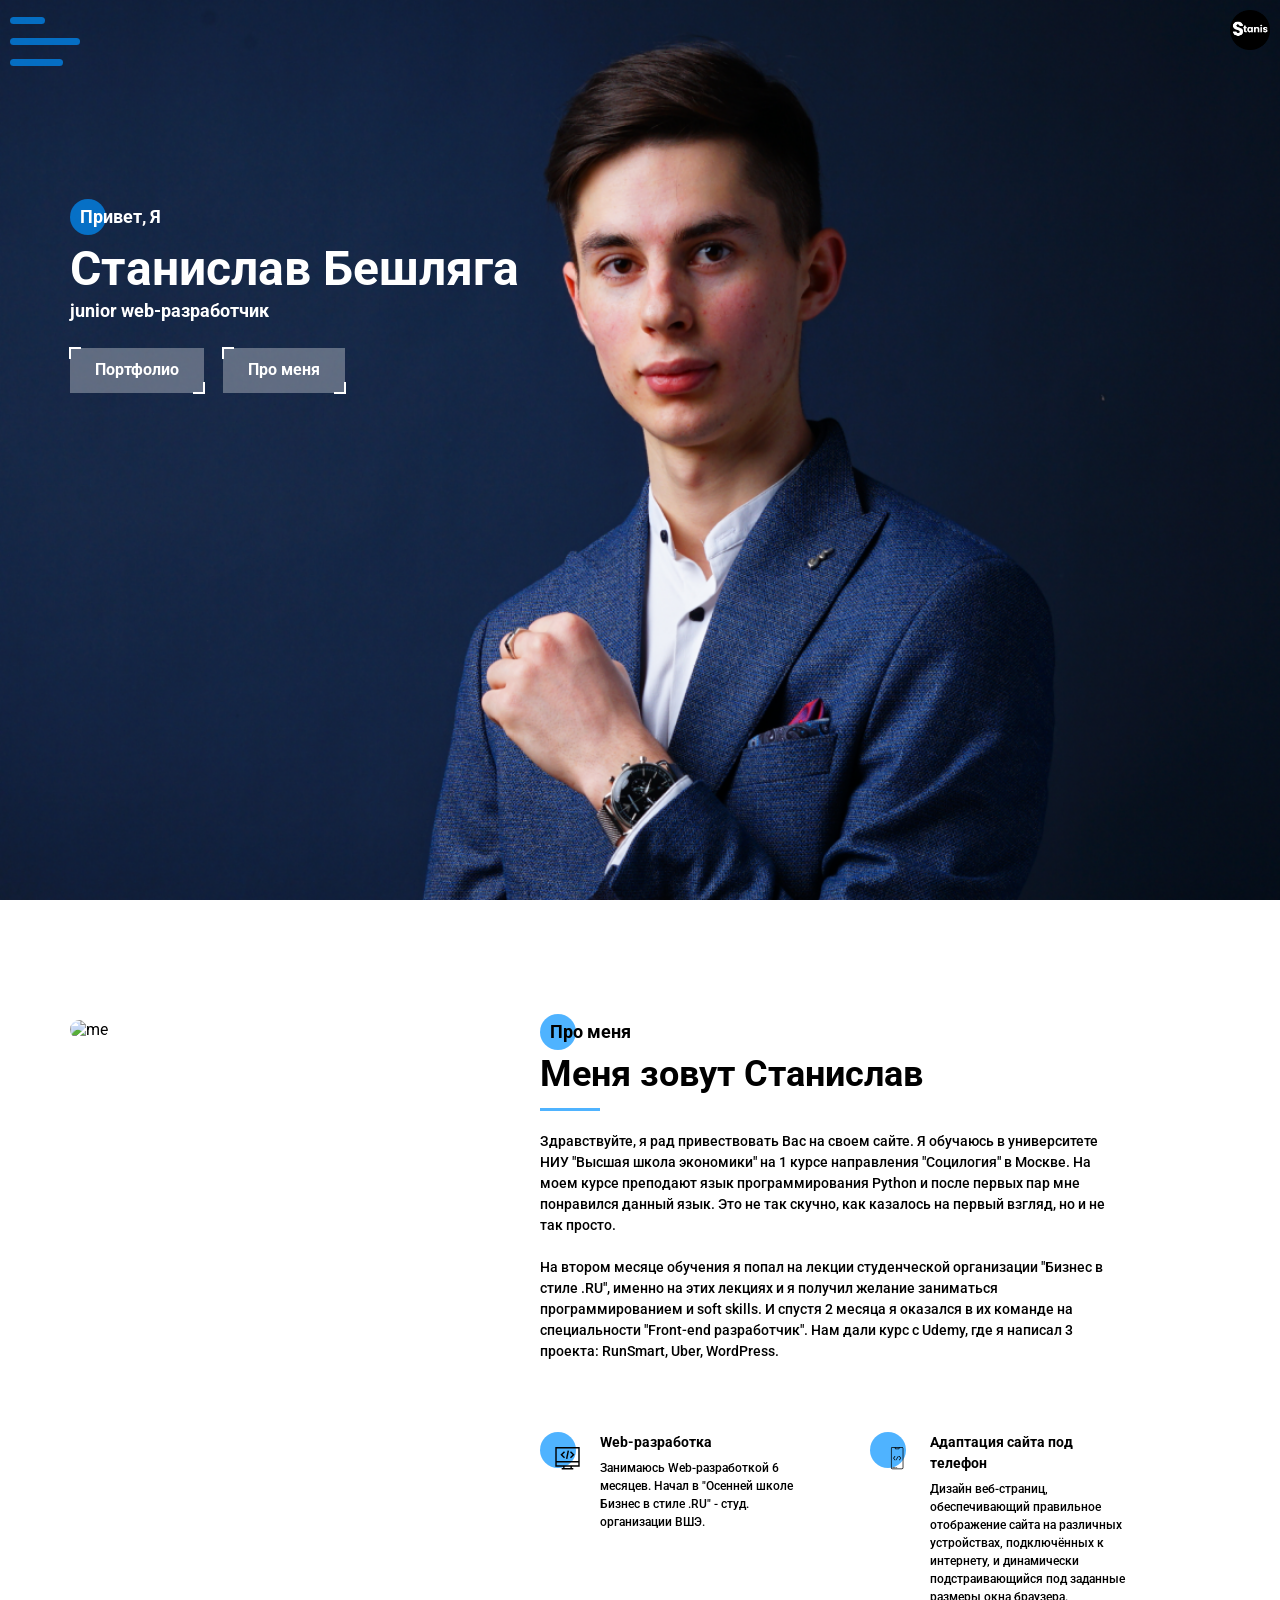
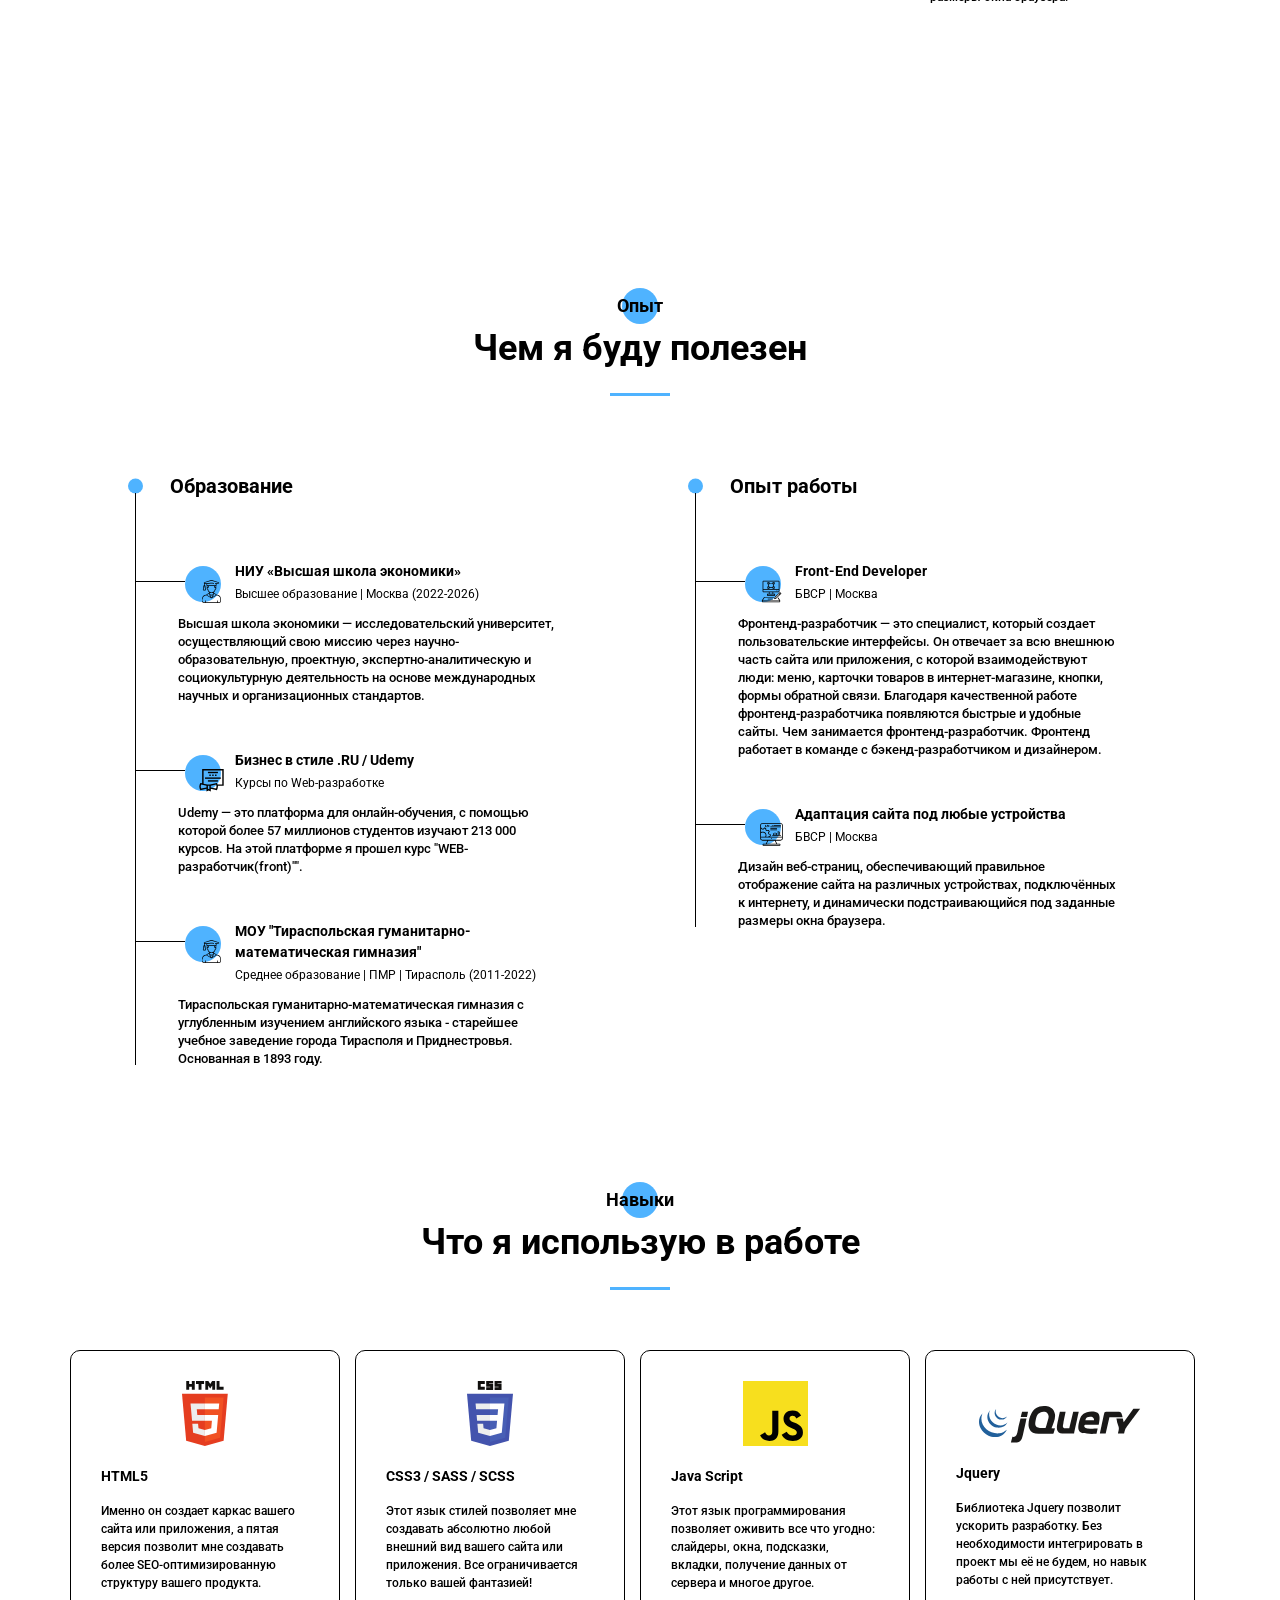
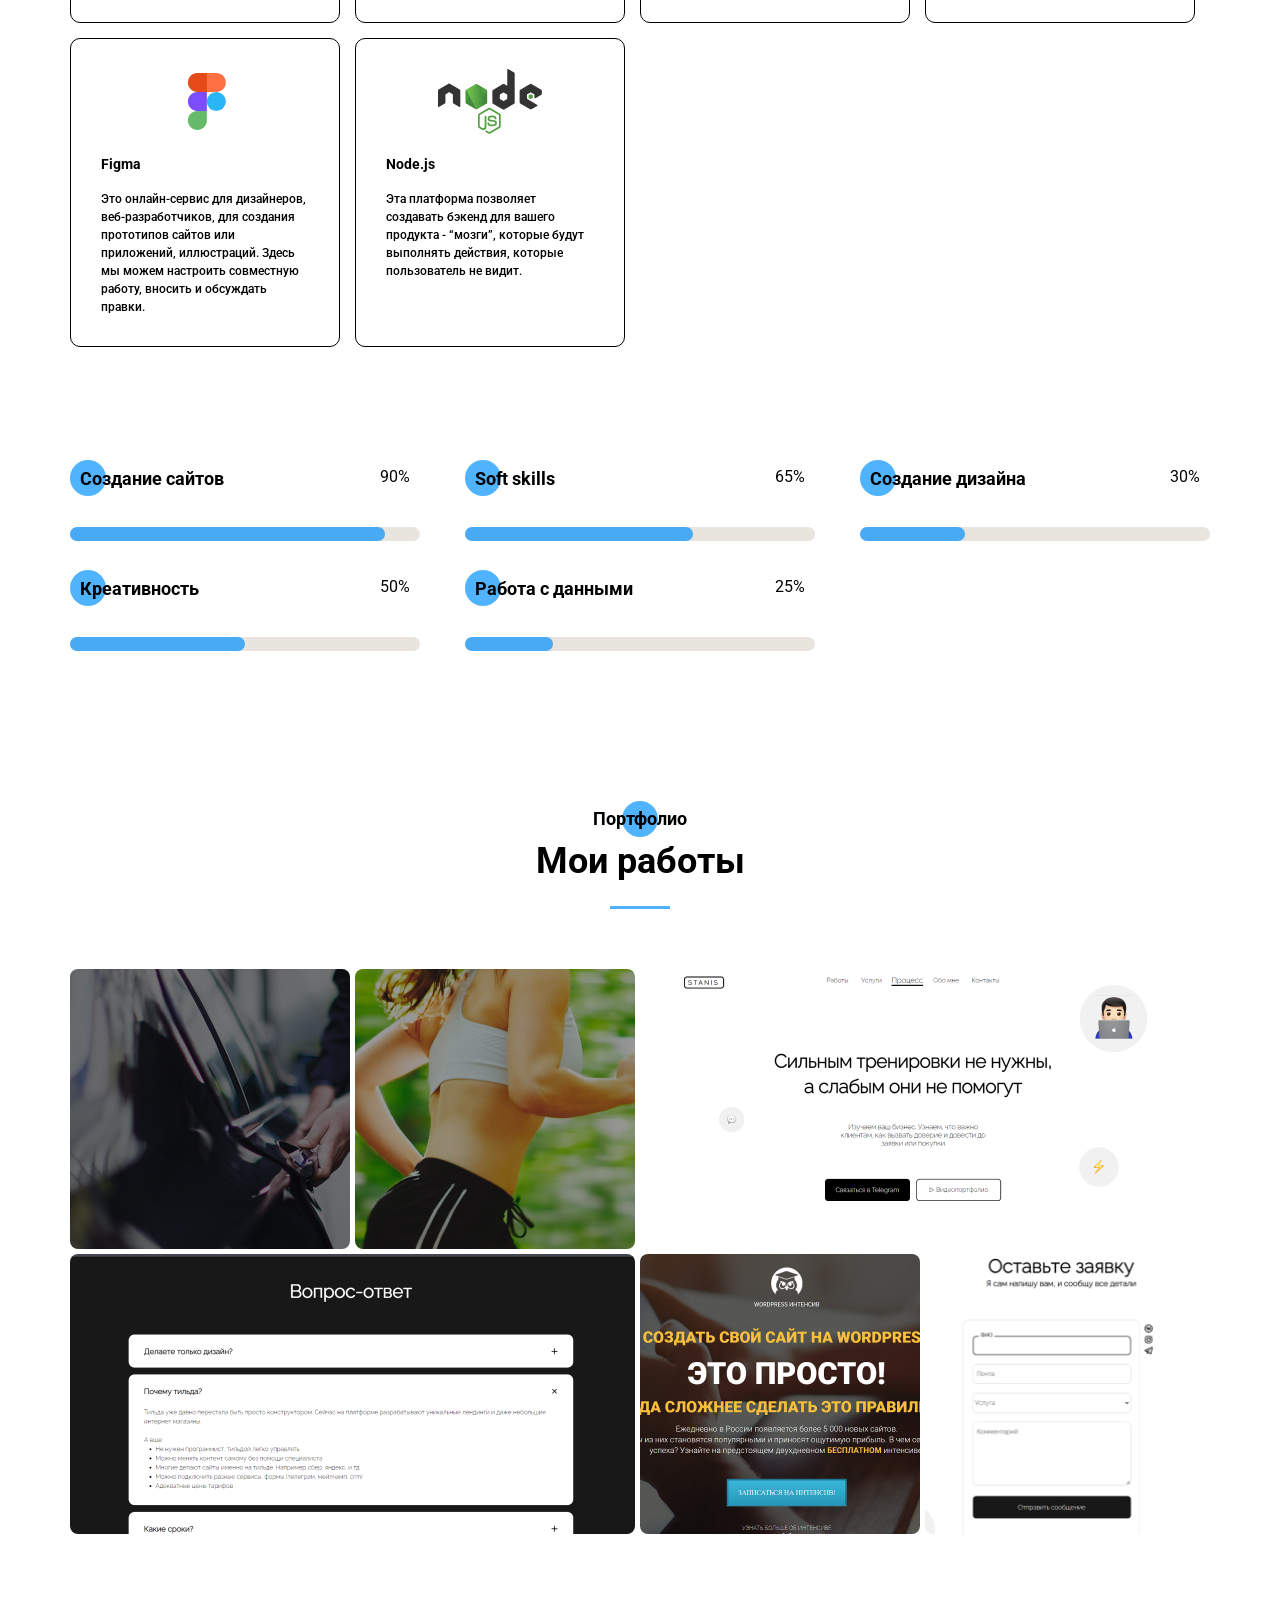
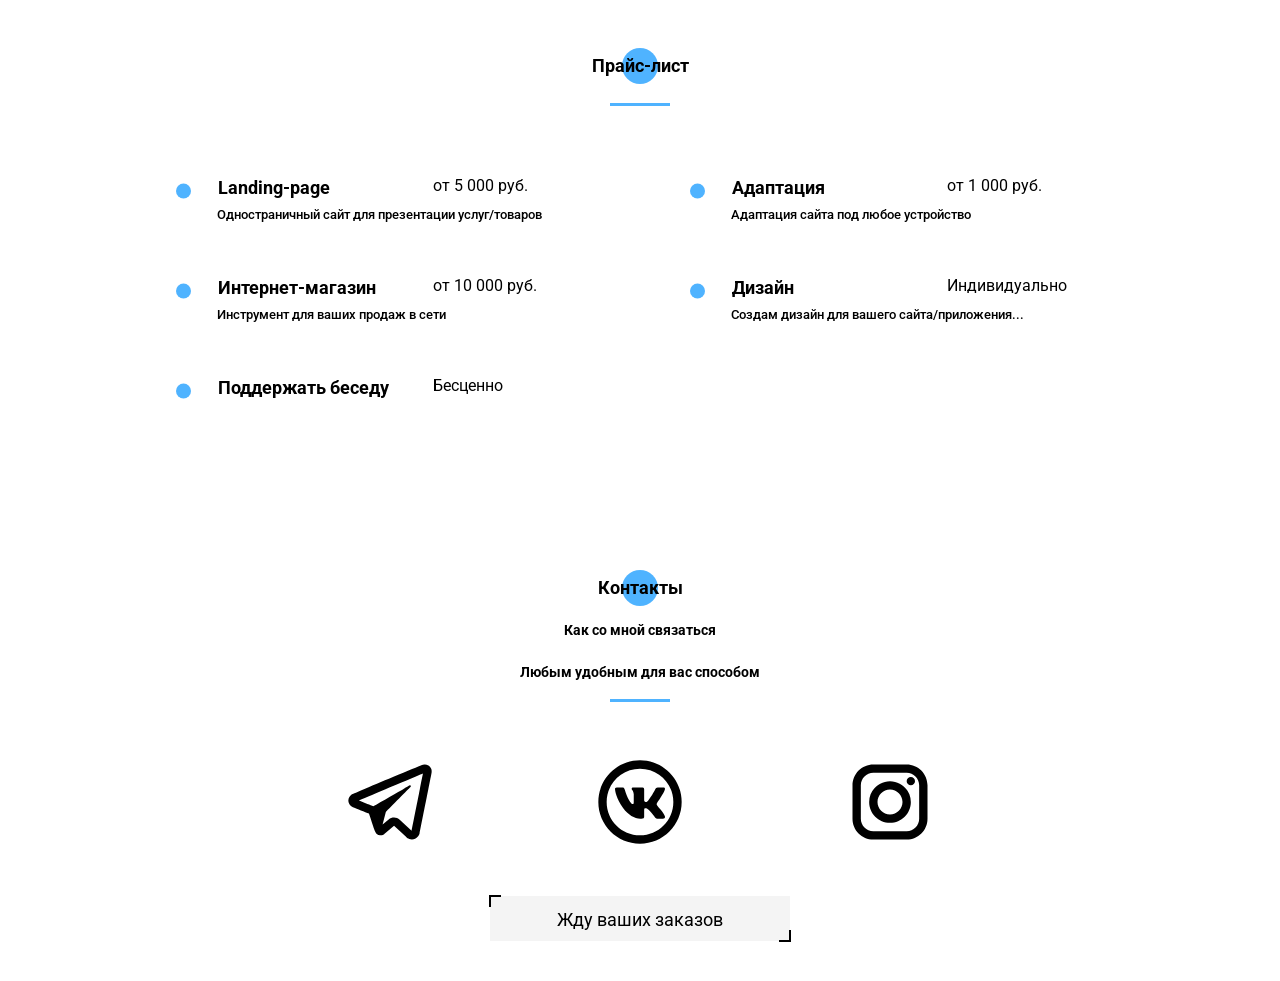
==== index.html @ eaf3ea35 "Add files via upload" ====
<!DOCTYPE html>
<html lang="ru">
<head>
    <meta charset="UTF-8">
    <meta http-equiv="X-UA-Compatible" content="IE=edge">
    <meta name="viewport" content="width=device-width, initial-scale=1.0">
    <title>Web-разработчик Stanis</title>

    <!-- fonts -->
    <link rel="preconnect" href="https://fonts.googleapis.com">
    <link rel="preconnect" href="https://fonts.gstatic.com" crossorigin>
    <link href="https://fonts.googleapis.com/css2?family=Raleway:wght@300&family=Roboto:wght@500;700&display=swap" rel="stylesheet">

    <!-- favicon -->
    <link rel="apple-touch-icon" sizes="57x57" href="icons/favicons/apple-icon-57x57.png">
    <link rel="apple-touch-icon" sizes="60x60" href="icons/favicons/apple-icon-60x60.png">
    <link rel="apple-touch-icon" sizes="72x72" href="icons/favicons/apple-icon-72x72.png">
    <link rel="apple-touch-icon" sizes="76x76" href="icons/favicons/apple-icon-76x76.png">
    <link rel="apple-touch-icon" sizes="114x114" href="icons/favicons/apple-icon-114x114.png">
    <link rel="apple-touch-icon" sizes="120x120" href="icons/favicons/apple-icon-120x120.png">
    <link rel="apple-touch-icon" sizes="144x144" href="icons/favicons/apple-icon-144x144.png">
    <link rel="apple-touch-icon" sizes="152x152" href="icons/favicons/apple-icon-152x152.png">
    <link rel="apple-touch-icon" sizes="180x180" href="icons/favicons/apple-icon-180x180.png">
    <link rel="icon" type="image/png" sizes="192x192"  href="icons/favicons/android-icon-192x192.png">
    <link rel="icon" type="image/png" sizes="32x32" href="icons/favicons/favicon-32x32.png">
    <link rel="icon" type="image/png" sizes="96x96" href="icons/favicons/favicon-96x96.png">
    <link rel="icon" type="image/png" sizes="16x16" href="icons/favicons/favicon-16x16.png">
    <link rel="manifest" href="icons/favicons/manifest.json">
    <meta name="msapplication-TileColor" content="#ffffff">
    <meta name="msapplication-TileImage" content="icons/favicons/ms-icon-144x144.png">
    <meta name="theme-color" content="#ffffff">
    
    <link rel="stylesheet" href="https://use.fontawesome.com/releases/v5.8.2/css/all.css" integrity="sha384-oS3vJWv+0UjzBfQzYUhtDYW+Pj2yciDJxpsK1OYPAYjqT085Qq/1cq5FLXAZQ7Ay" crossorigin="anonymous">


    <link rel="stylesheet" href="css/style.css">
    <link rel="stylesheet" href="css/style.min.css">
</head>
<body>
    <a id="main"></a>
    <aside class="sidepanel">
        <a href="https://www.instagram.com/stanis.26" class="sidepanel__link"><img src="icons/inst.svg" alt="inst"></a>
        <a href="https://vk.com/stasic_besh" class="sidepanel__link"><img src="icons/vk.svg" alt="vk"></a>
        <a href="https://t.me/stanis26" class="sidepanel__link"><img src="icons/tg.svg" alt="tg"></a>
        <div class="sidepanel__divider"></div>
        <div class="sidepanel__text"><span>Социальные сети</span></div>
    </aside>

    <div class="header-menu">
        <input id="menu-checkbox" type="checkbox">
        <label class="menu__btn" for="menu-checkbox">
            <span></span>
            <span></span>
            <span></span>
        </label>
        <ul class="menu__box">
            <li><a class="menu__item" href="#main">ГЛАВНАЯ</a></li>
            <li><a class="menu__item" href="#about">ПРО МЕНЯ</a></li>
            <li><a class="menu__item" href="#resume">МОЙ ОПЫТ</a></li>
            <li><a class="menu__item" href="#skills">МОИ НАВЫКИ</a></li>
            <li><a class="menu__item" href="#portfolio">МОИ РАБОТЫ</a></li>
            <li><a class="menu__item" href="#prices">ПРАЙС-ЛИСТ</a></li>
            <li><a class="menu__item" href="#contacts">КОНТАКТЫ</a></li>
            
        </ul>
    </div>

    <div class="logo">
        <a href="#main"><img src="img/logo.png" alt="logo"></a>
    </div>

    <section class="promo">
        <div class="container">
            <!-- <div class="title promo__subtitle title__white title_fz18">Меня зовут Станислав Бешляга</div>
            <h1 class="title title__white  title_fz48 promo__title">Я web-разработчик  из
                города Москва</h1> -->
            <div class="title promo__subtitle title__white title_fz18">Привет, Я</div>
            <h1 class="title title__white  title_fz48 promo__title">Станислав Бешляга</h1>
            <div class="title title__white title_fz18">junior web-разработчик</div>            
            <div class="promo__btns">
                <a href="#portfolio" class="promo__link btn">Портфолио</a>
                <a href="#about" class="promo__link btn">Про меня</a>
            </div>
        </div>
    </section>

    <section class="about" id="about">
        <div class="container">
            <div class="about__wrapper">
                <!-- <img srcset="img/me-min.png 300w,
                            img/me.png 400w"
                    sizes="(max-width: 576px) 280px,
                            (max-width: 577px) 400px"
                src="img/me.png" alt="me" class="about__img"> -->
                <picture class="about__img">
                    <source media="(max-width: 576px)" srcset="img/me-min.png">
                    <source media="(min-width: 577px)" srcset="img/me_new.png">
                    <img src="img/me-new.png" alt="me"  class="about__img">
                </picture>
                <div class="about__descr">
                    <div class="title title_fz18 promo__subtitle">Про меня</div>
                    <h2 class="title title_fz36">Меня зовут Станислав</h2>
                    <div class="divider"></div>
                    <p class="about__text">Здравствуйте, я рад привествовать Вас на своем сайте. Я обучаюсь в университете НИУ "Высшая школа экономики" на 1 курсе направления "Социлогия" в  Москве. 
                        На моем курсе преподают язык программирования Python  и  после первых пар мне понравился данный язык. Это не так скучно, 
                        как казалось на первый взгляд, но и не так просто. <br> <br>
                        На втором месяце обучения я попал на лекции студенческой организации "Бизнес в стиле .RU", именно на этих лекциях и я получил желание заниматься
                        программированием и soft skills. И спустя 2 месяца я оказался в их команде на специальности "Front-end разработчик". Нам дали
                        курс с Udemy, где я написал 3 проекта: RunSmart, Uber, WordPress.
                        
                    </p>
                </div>
                <div class="about__skills">
                    <div class="about__skill">
                        <div class="icon_round"><img src="icons/code.svg" alt="web" class="about__skill_icon"></div>
                        <div class="about__skill_descr">
                            <div class="title title_fz13">Web-разработка</div>
                            <div class="about__skill_text">Занимаюсь Web-разработкой 6 месяцев. Начал в "Осенней школе Бизнес в стиле .RU" - студ. 
                                организации ВШЭ.
                            </div>
                        </div>
                    </div>
                    <div class="about__skill">
                        <div class="icon_round"><img src="icons/Mobile.svg" alt="tel" class="about__skill_icon"></div>
                        <div class="about__skill_descr">
                            <div class="title title_fz13">Адаптация сайта под телефон</div>
                            <div class="about__skill_text">Дизайн веб-страниц, обеспечивающий правильное отображение 
                                сайта на различных устройствах, подключённых к интернету, 
                                и динамически подстраивающийся под заданные размеры окна браузера.</div>
                        </div>
                    </div>
                    <!-- <div class="about__skill">
                        <div class="icon_round"><img src="icons/Courses.svg" alt="tel" class="about__skill_icon"></div>
                        <div class="about__skill_descr">
                            <div class="title title_fz13">Адаптация сайта под телефон</div>
                            <div class="about__skill_text">Lorem ipsum dolor sit amet, consectetur adipiscing elit, 
                            sed do eiusmod tempor incididunt ut labore et dolore magna aliqua.</div>
                        </div>
                    </div> -->
                </div>
            </div>
        </div>
    </section>

    <section class="resume" id="resume"> 
        <div class="container">
            <div class="title title_fz18 resume__title">Опыт</div>
            <h2 class="title title_fz36 resume__subtitle">Чем я буду полезен</h2>
            <div class="divider divider__center"></div>      
            
            <div class="resume__wrapper">
                <div class="resume__column">
                    <h3 class="title title_fz20 resume__column-title">Образование</h3>
                    <ul>
                        <li>
                            <div class="resume__item">
                                <div class="resume__item-head">
                                    <div class="resume__item-icon icon_round">
                                        <img src="icons/University.svg" alt="university">                                        
                                    </div>
                                    <h4 class="title title_fz13">НИУ «Высшая школа экономики»</h4>
                                    <div class="resume__item-location">Высшее образование | Москва (2022-2026)</div>
                                </div>
                                <div class="resume__item-body">
                                    Высшая школа экономики — исследовательский университет, осуществляющий свою миссию через научно-образовательную, 
                                    проектную, экспертно-аналитическую и социокультурную деятельность 
                                    на основе международных научных и организационных стандартов.
                                </div>
                            </div>
                        </li>
                        <li>
                            <div class="resume__item">
                                <div class="resume__item-head">
                                    <div class="resume__item-icon icon_round">
                                        <img src="icons/Courses.svg" alt="udemy_web">                                        
                                    </div>
                                    <h3 class="title title_fz13">Бизнес в стиле .RU / Udemy</h3>
                                    <div class="resume__item-location">Курсы по Web-разработке </div>
                                </div>
                                <div class="resume__item-body">
                                    Udemy — это платформа для онлайн-обучения, с помощью которой более 57 миллионов студентов изучают 213 000 курсов.
                                    На этой платформе я прошел курс "WEB-разработчик(front)"".
                                </div>
                            </div>
                        </li>
                        <li>
                            <div class="resume__item">
                                <div class="resume__item-head">
                                    <div class="resume__item-icon icon_round">
                                        <img src="icons/University.svg" alt="university">                                        
                                    </div>
                                    <h4 class="title title_fz13">МОУ "Тираспольская гуманитарно-математическая гимназия"</h4>
                                    <div class="resume__item-location">Среднее образование | ПМР | Тирасполь (2011-2022)</div>
                                </div>
                                <div class="resume__item-body">
                                    Тираспольская гуманитарно-математическая гимназия с углубленным изучением английского языка - 
                                    старейшее учебное заведение города Тирасполя и Приднестровья. Основанная в 1893 году.
                                </div>
                            </div>
                        </li>
                    </ul>
                </div>
                <div class="resume__column">
                    <h3 class="title title_fz20 resume__column-title">Опыт работы</h3>
                    <ul>
                        <li>
                            <div class="resume__item">
                                <div class="resume__item-head">
                                    <div class="resume__item-icon icon_round">
                                        <img src="icons/design.svg" alt="university">                                        
                                    </div>
                                    <h3 class="title title_fz13">Front-End Developer</h3>
                                    <div class="resume__item-location">БВСР | Москва</div>
                                </div>
                                <div class="resume__item-body">
                                    Фронтенд-разработчик — это специалист, который создает пользовательские интерфейсы. 
                                    Он отвечает за всю внешнюю часть сайта или приложения, с которой взаимодействуют люди: 
                                    меню, карточки товаров в интернет-магазине, кнопки, формы обратной связи. Благодаря качественной работе фронтенд-разработчика появляются
                                     быстрые и удобные сайты. Чем занимается фронтенд-разработчик. Фронтенд работает в команде 
                                     с бэкенд-разработчиком и дизайнером.
                                </div>
                            </div>
                        </li>
                        <li>
                            <div class="resume__item">
                                <div class="resume__item-head">
                                    <div class="resume__item-icon icon_round">
                                        <img src="icons/Developer.svg" alt="university">                                        
                                    </div>
                                    <h3 class="title title_fz13">Адаптация сайта под любые устройства</h3>
                                    <div class="resume__item-location">БВСР | Москва </div>
                                </div>
                                <div class="resume__item-body">
                                    Дизайн веб-страниц, обеспечивающий правильное отображение 
                                сайта на различных устройствах, подключённых к интернету, 
                                и динамически подстраивающийся под заданные размеры окна браузера. 
                                </div>
                            </div>
                        </li>
                    </ul>
                </div>
            </div>
        </div>
    </section>

    <section class="skills" id="skills">
        <div class="container">
            <div class="title title_fz18 skills__title">Навыки</div>
            <h2 class="title title_fz36 skills__subtitle">Что я использую в работе</h2>
            <div class="divider divider__center"></div>
            <div class="skills__grid">
                <div class="skills__wrapper">
                    <img src="img/html5.svg" alt="html5">
                    <h3 class="title title_fz13 skills__head">HTML5</h3>
                    <p class="skills__descr">Именно он создает каркас вашего сайта или приложения, 
                        а пятая версия позволит мне создавать более SEO-оптимизированную 
                        структуру вашего продукта.</p>
                </div>
                <div class="skills__wrapper">
                    <img src="img/css3.svg" alt="css">
                    <h3 class="title title_fz13 skills__head">CSS3 / SASS / SCSS</h3>
                    <p class="skills__descr">Этот язык стилей позволяет мне создавать абсолютно любой 
                        внешний вид вашего сайта или приложения. Все ограничивается только вашей фантазией!</p>
                </div>
                <div class="skills__wrapper">
                    <img src="img/JS.svg" alt="JS">
                    <h3 class="title title_fz13 skills__head">Java Script</h3>
                    <p class="skills__descr">Этот язык программирования позволяет оживить все что угодно: 
                        слайдеры, окна, подсказки, вкладки, получение данных от сервера и многое другое.</p>
                </div>
                <div class="skills__wrapper">
                    <img src="img/Jquery.svg" alt="JQ">
                    <h3 class="title title_fz13 skills__head">Jquery</h3>
                    <p class="skills__descr">Библиотека Jquery позволит ускорить разработку. 
                        Без необходимости интегрировать в проект мы её не будем, 
                        но навык работы с ней присутствует.</p>
                </div>
                <div class="skills__wrapper">
                    <img src="img/figma.svg" alt="css">
                    <h3 class="title title_fz13 skills__head">Figma</h3>
                    <p class="skills__descr">Это онлайн-сервис для дизайнеров, веб-разработчиков, 
                        для создания прототипов сайтов или приложений, иллюстраций. 
                        Здесь мы можем настроить совместную работу, вносить и обсуждать правки.
                    </p>
                </div>
                <div class="skills__wrapper">
                    <img src="img/Node.js.svg" alt="JQ">
                    <h3 class="title title_fz13 skills__head">Node.js</h3>
                    <p class="skills__descr">Эта платформа позволяет создавать бэкенд для вашего продукта - 
                        “мозги”, которые будут выполнять действия, 
                        которые пользователь не видит.</p>
                </div>
            </div>
        </div>
    </section>

    <section class="progress">
        <div class="container">
            <div class="progress__wrapper">
                <div class="progress__skill">
                    <h2 class="title title_fz18 progress__title">Создание сайтов</h2>
                    <div class="progress__procent">90%</div>
                    <div class="progress__inactive">
                        <span></span>
                    </div>
                </div>
                <div class="progress__skill">
                    <div class="title title_fz18 progress__title">Soft skills</div>
                    <div class="progress__procent">65%</div>
                    <div class="progress__inactive">
                        <span></span>
                    </div>
                </div>
                <div class="progress__skill">
                    <div class="title title_fz18 progress__title">Создание дизайна</div>
                    <div class="progress__procent">30%</div>
                    <div class="progress__inactive">
                        <span></span>
                    </div>
                </div>
                <div class="progress__skill">
                    <div class="title title_fz18 progress__title">Креативность</div>
                    <div class="progress__procent">50%</div>
                    <div class="progress__inactive">
                        <span></span>
                    </div>
                </div>
                <div class="progress__skill">
                    <div class="title title_fz18 progress__title">Работа с данными</div>
                    <div class="progress__procent">25%</div>
                    <div class="progress__inactive">
                        <span class="progress__active"></span>
                    </div>
                </div>
            </div>
        </div>
    </section>

    <section class="portfolio" id="portfolio">
        <div class="container">
            <div class="title title_fz18 portfolio__title">Портфолио</div>
            <h2 class="title portfolio__subtitle">Мои работы</h2>
            <div class="divider divider__center"></div>
            <div class="portfolio__wrapper">
                <a href="uber_2/src" class="portfolio__link">
                    <img src="img/uber.jpg" alt="uber">
                </a>
                <a href="RunSmart_3/src" class="portfolio__link">
                    <img src="img/pulse.jpg" alt="pulse">
                </a>
                <a href="#" class="portfolio__link portfolio__horizont-one">
                    <img src="img/image_3.png" alt="bvr">
                </a>
                <a href="#" class="portfolio__link portfolio__horizont-two">
                    <img src="img/image_2.png" alt="bvr">
                </a>
                <a href="WordPress_1/src" class="portfolio__link">
                    <img src="img/image_4.png" alt="wordpress">
                </a>
                <a href="#" class="portfolio__link">
                    <img src="img/image_1.png" alt="bvr">
                </a>
            </div>
        </div>
    </section>


    <section class="prices" id="prices">
        <div class="container">
            <h2 class="title title_fz18 prices__title">Прайс-лист</h2>
            <div class="divider divider__center prices__divider"></div>
            <div class="prices__wrapper">
                <div class="prices__item">
                    <div class="title title_fz18  prices__column-title">Landing-page</div>
                    <div class="prices__cost">от 5 000 руб.</div>
                    <div class="prices__descr">
                        Одностраничный сайт для презентации услуг/товаров
                    </div>
                </div>
                <div class="prices__item">
                    <div class="title title_fz18  prices__column-title">Адаптация</div>
                    <div class="prices__cost">от 1 000 руб.</div>
                    <div class="prices__descr">
                        Адаптация сайта под любое устройство
                    </div>
                </div>
                <div class="prices__item">
                    <div class="title title_fz18  prices__column-title">Интернет-магазин</div>
                    <div class="prices__cost">от 10 000 руб.</div>
                    <div class="prices__descr">
                        Инструмент для ваших продаж в сети
                    </div>
                </div>
                <div class="prices__item">
                    <div class="title title_fz18  prices__column-title">Дизайн</div>
                    <div class="prices__cost">Индивидуально</div>
                    <div class="prices__descr">
                        Создам дизайн для вашего сайта/приложения...
                    </div>
                </div>
                <div class="prices__item">
                    <div class="title title_fz18  prices__column-title">Поддержать беседу</div>
                    <div class="prices__cost">Бесценно</div>
                    <div class="prices__descr">
                    </div>
                </div>
            </div>
        </div>
    </section>

    <footer class="contacts" id="contacts">
        <div class="container">
            <div class="title title_fz18  contacts__title">Контакты</div>
            <h2 class="title title_fz36 contacts__subtitle ">Как со мной связаться</h2>
            <div class="title title_fz18 contacts__subtitle">Любым удобным для вас способом</div>
            <div class="divider divider__center contacts__divider "></div>
            <div class="contacts__social">
                <a href="https://t.me/stanis26"><img src="icons/tg.svg" alt="tg"></a>
                <a href="https://vk.com/stasic_besh"><img src="icons/vk.svg" alt="vk"></a>
                <a href="https://www.instagram.com/stanis.26"><img src="icons/inst.svg" alt="inst"></a>
            </div>
            <a href="https://vk.com/stasic_besh" class="contacts__link title_fz18 btn btn__reverse">Жду ваших заказов</a>
        </div>
    </footer>

    <!-- <a href="#main" class="pageup">
		<img src="icons/circle-chevron-up-solid.svg" alt="up" >
	</a> -->


    <script src="js/script.js"></script>
</body>
</html>
---- css/style.css ----
.header-menu {
    position: fixed;
    left: 10px;
    top: 10px;
    z-index: 10000000;
}

#menu-checkbox {
    display: none;
}
.menu__btn {
    display: flex;
    flex-direction: column;
    width: 70px;
    cursor: pointer;
}
.menu__btn span {
    background:rgba(0, 145, 255, 0.69);
    border-radius: 10px;
    height: 7px;
    margin: 7px 0;
    transition: 0.5s cubic-bezier(0.68, -0.6, 0.32, 1.6);
    z-index: 5;
}



.menu__btn span:nth-of-type(1) {
    width: 50%;
}
.menu__btn span:nth-of-type(2) {
    width: 100%;
}
.menu__btn span:nth-of-type(3) {
    width: 75%;
}

#menu-checkbox:checked~.menu__btn span {
    background: #000000;
}

#menu-checkbox:checked~.menu__btn span:nth-of-type(1) {
    transform-origin: bottom;
    transform: rotatez(45deg) translate(8px, 0px)
}
#menu-checkbox:checked~.menu__btn span:nth-of-type(2) {
    transform-origin: top;
    transform: rotatez(-45deg)
}
#menu-checkbox:checked~.menu__btn span:nth-of-type(3) {
    transform-origin: bottom;
    width: 50%;
    transform: translate(30px, -12px) rotatez(45deg);
}

#menu-checkbox:checked~.menu__box {
    left: 0 !important;
}

.menu__box {
    display: block;
    position: fixed;
    top: 0;
    left: -100%;
    width: 300px;
    height: 100%;
    margin: 0;
    padding: 80px 0;
    list-style: none;
    border: 2px solid rgba(255, 255, 255, 0.2);
    background: rgba(255, 255, 255, 0.4);
    backdrop-filter: blur(5px);
    -webkit-backdrop-filter: blur(5px);
    box-shadow: 2px 2px 6px rgba(0, 0, 0, .4);
    transition-duration: 0.5s;
}
.menu__item {
    display: block;
    padding: 12px 24px;
    color: #000000;
    font-size: 20px;
    font-weight: 600;
    text-decoration: none;
    transition-duration: 0.5s;
}

.menu__item:hover {
    /* background-color: rgba(255, 255, 255, 0.713); */
    background-color: #00000042;
}

@media (max-width: 768px) {
    .menu__btn span {
        height: 5px;
        margin: 5px 0;
    }

    #menu-checkbox:checked~.menu__btn span:nth-of-type(1) {
        transform-origin: bottom;
        transform: rotatez(45deg) translate(5px, 0px)
    }
    #menu-checkbox:checked~.menu__btn span:nth-of-type(2) {
        transform-origin: top;
        width: 90%;
        transform: rotatez(-45deg)
    }
    #menu-checkbox:checked~.menu__btn span:nth-of-type(3) {
        transform-origin: bottom;
        width: 48%;
        transform: translate(27px, -3px) rotatez(45deg);
    }
}

/* ul {
    position: relative;
    display: flex;
}
ul li {
    position: relative;
    list-style: none;
    margin: 0 20px;
    cursor: pointer;
}
ul li a {
    text-decoration: none;
}
ul li a .fa-brands {
    font-size: 6em;
    color: #222;
}
ul li a::before {
    font-family: "FontAwesome";
    position: absolute;
    top: 0;
    left: 0;
    font-size: 6em;
    height: 0;
    overflow: hidden;
    transition: 0.5s ease-in-out;
}

ul li:nth-child(1) a::before {
    content: "\f16d";
    background-image: linear-gradient(45deg, 
      #f09433 0%,#e6683c 25%,#dc2743 50%,#cc2366 75%,
      #bc1888 100%);
    -webkit-background-clip: text;
     -webkit-text-fill-color: transparent;
    border-bottom: 4px solid #dc2743;
}
ul li:nth-child(2) a::before {
    content: "\f232";
    color: #25D366;
    border-bottom: 4px solid #25D366;
}
ul li:nth-child(3) a::before {
    content: "\f099";
    color: #1DA1F2;
    border-bottom: 4px solid #1DA1F2;
}
ul li:hover a::before {
    height: 100%;
} */
---- css/style.min.css ----
html{scroll-behavior:smooth}*{-webkit-box-sizing:border-box;box-sizing:border-box;margin:0;padding:0;font-family:"Roboto"}.container{display:block;width:1140px;margin:0 auto}.promo{min-height:100vh;position:relative;background:url("../img/main_bg.png") no-repeat 50%/cover;padding-top:205px}.promo__title{width:535px;margin-top:10px}.promo__subtitle{position:relative;padding-left:10px;z-index:2}.promo__subtitle::before{content:" ";position:absolute;z-index:-1;top:-25%;left:0;width:36px;height:36px;border-radius:100%;background:rgba(0,145,255,.69)}.promo__btns{margin-top:25px;display:-webkit-box;display:-ms-flexbox;display:flex;width:275px;font-weight:bold;-webkit-box-align:center;-ms-flex-align:center;align-items:center;-webkit-box-pack:justify;-ms-flex-pack:justify;justify-content:space-between}.promo__link{color:#fff;text-decoration:none}.title{font-weight:700;font-size:36px;line-height:60px;color:#000}.title__white{color:#fff}.title_fz13{font-size:13.5px;line-height:21px}.title_fz18{font-size:18px;line-height:24px}.title_fz20{font-size:20px}.title_fz36{font-size:36px}.title_fz48{font-size:48px}.btn{position:relative;height:45px;background-color:rgba(255,255,255,.316);padding:12px 25px;-webkit-transition:1s all;transition:1s all}.btn::before{content:" ";position:absolute;top:-1px;left:-1px;width:10px;height:10px;border-top:2px solid #fff;border-left:2px solid #fff;-webkit-transition:1s all;transition:1s all}.btn::after{content:" ";position:absolute;bottom:-1px;right:-1px;width:10px;height:10px;border-right:2px solid #fff;border-bottom:2px solid #fff;-webkit-transition:1s all;transition:1s all}.btn:hover{background:#fff;color:#000;-webkit-box-shadow:0 0 50px #fff;box-shadow:0 0 50px #fff}.btn:hover::before,.btn:hover::after{width:100%;height:100%}.btn__reverse{background-color:rgba(0,0,0,.0431372549)}.btn__reverse::before{content:" ";position:absolute;top:-1px;left:-1px;width:10px;height:10px;border-top:2px solid #000;border-left:2px solid #000;-webkit-transition:1s all;transition:1s all}.btn__reverse::after{content:" ";position:absolute;bottom:-1px;right:-1px;width:10px;height:10px;border-right:2px solid #000;border-bottom:2px solid #000;-webkit-transition:1s all;transition:1s all}.btn__reverse:hover{background:#000;color:#fff;-webkit-box-shadow:0 0 50px #000;box-shadow:0 0 50px #000}.btn__reverse:hover::before,.btn__reverse:hover::after{width:100%;height:100%}.sidepanel{position:fixed;top:230px;left:50px;display:-webkit-box;display:-ms-flexbox;display:flex;-webkit-box-orient:vertical;-webkit-box-direction:normal;-ms-flex-direction:column;flex-direction:column;-webkit-box-pack:justify;-ms-flex-pack:justify;justify-content:space-between;-webkit-box-align:center;-ms-flex-align:center;align-items:center;height:320px;z-index:3;background-color:rgba(255,255,255,.583)}.sidepanel__divider{width:2px;height:70px;background-color:#000}.sidepanel__text{width:25px;height:150px;font-weight:700;font-size:16px;line-height:24px;color:#000}.sidepanel__text span{-webkit-transform:rotate(-90deg) translate(-30%, -270%);transform:rotate(-90deg) translate(-30%, -270%);display:block;width:150px}.sidepanel__link{-webkit-transform:rotate(-90deg) translateY(10%);transform:rotate(-90deg) translateY(10%)}.logo{position:fixed;top:10px;right:10px;z-index:10000}.logo img{width:40px;height:40px}.about{padding:120px 0px 120px 0px}.about__wrapper{display:grid;grid-template-columns:400px 570px;grid-template-rows:minmax(245px, auto) minmax(255px, auto);gap:70px;grid-template-areas:"img descr" "img skills"}.about__img{grid-area:img;border-radius:16px;width:100%;height:100%;-o-object-fit:cover;object-fit:cover}.about__descr{grid-area:descr}.about__text{font-weight:500;font-size:14px;line-height:21px;margin-top:20px}.about__skills{grid-area:skills;display:grid;grid-template-columns:300px 300px;grid-template-rows:126px 126px;gap:30px}.about__skill{width:260px;display:-webkit-box;display:-ms-flexbox;display:flex;-webkit-box-pack:justify;-ms-flex-pack:justify;justify-content:space-between;gap:15px}.about__skill_icon{position:absolute;width:25px;height:23.45px;top:15px;left:15px}.about__skill_descr{width:200px}.about__skill_text{font-weight:500;font-size:12px;line-height:18px;margin-top:6px}.icon_round{position:relative;width:36px;height:36px;border-radius:100%;background:rgba(0,145,255,.69)}.divider{width:60px;height:3px;background-color:rgba(0,145,255,.69);margin-top:4px}.divider__center{margin:15px auto 0 auto}.resume{padding:60px 65px 0 65px}.resume__title{position:relative;text-align:center}.resume__title::before{content:" ";position:absolute;z-index:-1;top:-25%;left:0;width:36px;height:36px;border-radius:100%;background:rgba(0,145,255,.69)}.resume__title:before{left:50%;-webkit-transform:translateX(-50%);transform:translateX(-50%)}.resume__subtitle{text-align:center}.resume__wrapper{padding:60px 65px 0 65px;display:grid;grid-template-columns:repeat(2, 425px);-webkit-column-gap:135px;-moz-column-gap:135px;column-gap:135px}.resume__column-title{position:relative;padding-left:35px}.resume__column-title::before{content:"";position:absolute;width:15px;height:15px;border-radius:100%;background-color:rgba(0,145,255,.69);left:-7px;top:50%;-webkit-transform:translateY(-50%);transform:translateY(-50%)}.resume__column ul{list-style-type:none}.resume__column ul li{position:relative}.resume__column ul li::after{content:"";width:1px;height:calc(100% + 20px);position:absolute;top:-23px;left:0;background-color:#000}.resume__item{position:relative}.resume__item::before{content:"";height:1px;width:50px;position:absolute;top:65px;background-color:#000}.resume__item-head{position:relative;padding:45px 0 0 100px}.resume__item-head h4{margin-bottom:0}.resume__item-body{padding-left:43px;margin-top:12px}.resume__item-icon{position:absolute;top:50px;left:50px}.resume__item-icon img{position:absolute;width:25px;height:23.45px;top:14px;left:14px}.resume__item-location{font-size:12px;line-height:18px;margin-top:3px}.resume__item-body{font-weight:500;font-size:13px;line-height:18px;margin-top:12px}.skills{padding:120px 0 0 0}.skills__title{position:relative;text-align:center}.skills__title::before{content:" ";position:absolute;z-index:-1;top:-25%;left:0;width:36px;height:36px;border-radius:100%;background:rgba(0,145,255,.69)}.skills__title:before{left:50%;-webkit-transform:translateX(-50%);transform:translateX(-50%)}.skills__subtitle{text-align:center}.skills__grid{margin-top:60px;display:grid;grid-template-columns:repeat(4, 270px);grid-template-rows:min-height(270px, 500px);grid-auto-rows:min-height(270px, 500px);gap:15px}.skills__wrapper{width:270px;min-height:270px;border:1px solid #000;padding:30px 30px 30px 30px;border-radius:10px;-webkit-transition:.6s all;transition:.6s all}.skills__wrapper:hover{-webkit-transform:scale(1.05);transform:scale(1.05)}.skills__wrapper img{display:block;margin:0 auto}.skills__wrapper:nth-child(4) img{margin-top:25px}.skills__wrapper:nth-child(5) img{width:65px;height:65px}.skills__head{font-weight:700;margin-top:20px;font-size:14px}.skills__descr{font-weight:500;font-size:12px;line-height:18px;margin-top:15px}.progress{padding:120px 0 0 0}.progress__wrapper{display:grid;grid-template-columns:repeat(3, 350px);grid-template-rows:repeat(2, 80px);grid-auto-rows:80px;-webkit-column-gap:45px;-moz-column-gap:45px;column-gap:45px;row-gap:30px}.progress__skill{display:grid;grid-template-columns:200px 40px;grid-template-rows:30px 20px;-webkit-box-pack:justify;-ms-flex-pack:justify;justify-content:space-between;-ms-flex-line-pack:justify;align-content:space-between;width:350px;grid-template-areas:"title procent" "how how"}.progress__title{grid-area:title;position:relative;padding-left:10px}.progress__title::before{content:" ";position:absolute;z-index:-1;top:-25%;left:0;width:36px;height:36px;border-radius:100%;background:rgba(0,145,255,.69)}.progress__procent{grid-area:procent}.progress__inactive{grid-area:how;width:100%;height:14px;background:#e8e4de;border-radius:8px}.progress__inactive span{display:block;height:100%;border-radius:8px;background:rgba(0,145,255,.69)}.portfolio{padding:150px 0 0 0}.portfolio__title{position:relative;text-align:center}.portfolio__title::before{content:" ";position:absolute;z-index:-1;top:-25%;left:0;width:36px;height:36px;border-radius:100%;background:rgba(0,145,255,.69)}.portfolio__title:before{left:50%;-webkit-transform:translateX(-50%);transform:translateX(-50%)}.portfolio__subtitle{text-align:center}.portfolio__wrapper{margin-top:60px;display:grid;grid-template-columns:repeat(4, 280px);grid-template-rows:repeat(2, 280px);grid-auto-rows:280px;gap:5px}.portfolio__horizont-one{grid-column:3/5}.portfolio__horizont-two{grid-column:1/3}.portfolio__link img{width:100%;height:100%;-o-object-fit:cover;object-fit:cover;-webkit-transition:.6s all;transition:.6s all;border-radius:8px}.portfolio__link img:hover{-webkit-transform:scale(1.05);transform:scale(1.05)}.prices{padding:120px 0 0 0}.prices__title{position:relative;text-align:center}.prices__title::before{content:" ";position:absolute;z-index:-1;top:-25%;left:0;width:36px;height:36px;border-radius:100%;background:rgba(0,145,255,.69)}.prices__title:before{left:50%;-webkit-transform:translateX(-50%);transform:translateX(-50%)}.prices__divider{margin-top:25px}.prices__column-title{position:relative;padding-left:35px}.prices__column-title::before{content:"";position:absolute;width:15px;height:15px;border-radius:100%;background-color:rgba(0,145,255,.69);left:-7px;top:50%;-webkit-transform:translateY(-50%);transform:translateY(-50%)}.prices__wrapper{margin-top:70px;display:grid;grid-template-columns:400px 400px;grid-template-rows:80px 80px 80px;grid-auto-rows:80px;-webkit-box-pack:space-evenly;-ms-flex-pack:space-evenly;justify-content:space-evenly;row-gap:20px}.prices__item{display:grid;grid-template-columns:250px 120px;grid-template-rows:30px 35px;-webkit-box-pack:justify;-ms-flex-pack:justify;justify-content:space-between;width:370px}.prices__descr{grid-column:1/3;padding-left:34px;font-weight:500;font-size:13px;line-height:18px;color:#000}.pageup{position:fixed;bottom:20px;right:20px;width:50px;height:50px}.pageup img{width:100%}.contacts{padding:120px 0 20px 0}.contacts__title{position:relative;text-align:center}.contacts__title::before{content:" ";position:absolute;z-index:-1;top:-25%;left:0;width:36px;height:36px;border-radius:100%;background:rgba(0,145,255,.69)}.contacts__title:before{left:50%;-webkit-transform:translateX(-50%);transform:translateX(-50%)}.contacts__subtitle{text-align:center;font-size:14px}.contacts__social{display:-webkit-box;display:-ms-flexbox;display:flex;width:600px;margin:50px auto 0 auto;-webkit-box-pack:justify;-ms-flex-pack:justify;justify-content:space-between}.contacts__social a img{width:100px;height:100px}.contacts__link{display:block;width:300px;margin:40px auto 20px auto;text-align:center;color:#000;text-decoration:none}@media(max-width: 1350px){.sidepanel{display:none}}@media(max-width: 1200px){.container{max-width:960px}.sidepanel{display:none}.about{padding-bottom:80px;padding-left:0}.about__wrapper{grid-template-columns:400px 520px;-webkit-column-gap:50px;-moz-column-gap:50px;column-gap:50px}.about__skills{-webkit-column-gap:10px;-moz-column-gap:10px;column-gap:10px;grid-template:repeat(2, minmax(115px, auto))/repeat(2, 250px)}.about__skill{width:240px}.resume{padding:60px 0 0 0}.resume__wrapper{padding:60px 0 0 0;-webkit-column-gap:60px;-moz-column-gap:60px;column-gap:60px}.skills__grid{grid-template-columns:repeat(3, 270px);-webkit-box-pack:justify;-ms-flex-pack:justify;justify-content:space-between}.progress{padding-top:60px}.progress__wrapper{grid-template-columns:repeat(2, 350px);-webkit-box-pack:space-evenly;-ms-flex-pack:space-evenly;justify-content:space-evenly}.portfolio__wrapper{grid-template-columns:repeat(auto-fit, 280px);grid-auto-rows:280px;-webkit-box-pack:justify;-ms-flex-pack:justify;justify-content:space-between;row-gap:30px}.portfolio__wrapper .portfolio__horizont-two,.portfolio__wrapper .portfolio__horizont-one{grid-row:unset;grid-column:unset}}@media(max-width: 992px){.container{max-width:720px}.title_fz36{font-size:25px}.about__wrapper{grid-template-columns:310px 370px;-webkit-column-gap:30px;-moz-column-gap:30px;column-gap:30px;row-gap:30px}.about__skills{grid-template:repeat(2, minmax(115px, auto))/360px}.about__skill{-webkit-box-pack:start;-ms-flex-pack:start;justify-content:flex-start;gap:20px;width:360px}.about__skill_descr{width:300px}.resume__wrapper{grid-template-columns:repeat(2, 345px);-webkit-column-gap:50px;-moz-column-gap:50px;column-gap:50px}.skills__grid{grid-template-columns:repeat(2, 260px);-webkit-box-pack:space-evenly;-ms-flex-pack:space-evenly;justify-content:space-evenly}.skills__wrapper{width:100%}.progress__wrapper{-webkit-column-gap:17px;-moz-column-gap:17px;column-gap:17px}.prices__wrapper{grid-template-columns:repeat(auto-fit, 340px);-webkit-column-gap:10px;-moz-column-gap:10px;column-gap:10px}.prices__column-title{width:200px;font-size:15px}.prices__item{width:320px;grid-template-columns:200px 120px}.prices__descr{width:100%}}@media(max-width: 768px){.container{max-width:540px}.title_fz48{font-size:28px}.promo__title{width:300px;line-height:45px}.about{padding:60px 0 60px 0}.about__wrapper{grid-template:500px auto auto/1fr;grid-template-areas:"img" "descr" "skills"}.about__skills{grid-template:repeat(2, minmax(115px, auto))/260px 260px}.about__skill{width:260px;display:-webkit-box;display:-ms-flexbox;display:flex;-webkit-box-pack:justify;-ms-flex-pack:justify;justify-content:space-between}.about__skill_descr{width:225px}.resume__wrapper{padding-top:30px;grid-template-columns:550px}.resume__item-body{width:500px}.skills{padding:60px 0 0 0}.progress__wrapper{grid-template-columns:350px}.portfolio{padding-top:60px}.portfolio__wrapper{margin-top:30px;-webkit-box-pack:center;-ms-flex-pack:center;justify-content:center}.prices__wrapper{margin-top:30px;-webkit-box-pack:center;-ms-flex-pack:center;justify-content:center}.contacts{padding-top:60px}.contacts__social{width:400px}.contacts__social a img{width:70px;height:70px}}@media(max-width: 576px){.container{width:100%;padding:0 10px}.title_fz48{font-size:24px}.title_fz36{font-size:24px}.title_fz13{font-size:12.5px}.promo{background:url("../img/main_bg_1.png") no-repeat 58%/cover}.promo__btns{margin-top:30px}.about__wrapper{grid-template:500px auto auto/1fr;grid-template-areas:"img" "descr" "skills"}.about__skills{grid-template-columns:1fr}.resume__wrapper{grid-template-columns:315px}.resume__column{width:300px}.resume__column-title{padding-left:25px}.resume__column ul{width:300px}.resume__column ul li{width:300px}.resume__item{width:300px}.resume__item:before{width:15px}.resume__item-location{font-size:11px}.resume__item-icon{top:55px;left:15px}.resume__item-icon img{width:23px;height:20.45px;top:9px;left:9px}.resume__item-head{padding:25px 0 0 50px}.resume__item-body{width:275px;padding-left:50px}.skills__grid{grid-template-columns:260px;-webkit-box-pack:space-evenly;-ms-flex-pack:space-evenly;justify-content:space-evenly;margin-top:30px}.skills__wrapper{width:100%}.icon_round{width:24px;height:24px}.progress__wrapper{grid-template-columns:280px}.progress__skill{width:280px}.logo{top:5px;right:10px}.logo img{width:25px;height:25px}.prices__wrapper{grid-template-columns:repeat(auto-fit, 300px);-webkit-column-gap:5px;-moz-column-gap:5px;column-gap:5px}.prices__column-title{width:160px;font-size:13px}.prices__item{width:300px;grid-template-columns:160px 120px}.prices__descr{width:300px}.contacts{padding-top:30px}.contacts__social{margin-top:25px;width:300px}.contacts__social a img{width:60px;height:60px}}@media(max-width: 440px){.promo{background:url("../img/main_bg_1.png") no-repeat 62%/cover}.about__wrapper{grid-template:380px auto auto/1fr;grid-template-areas:"img" "descr" "skills"}}
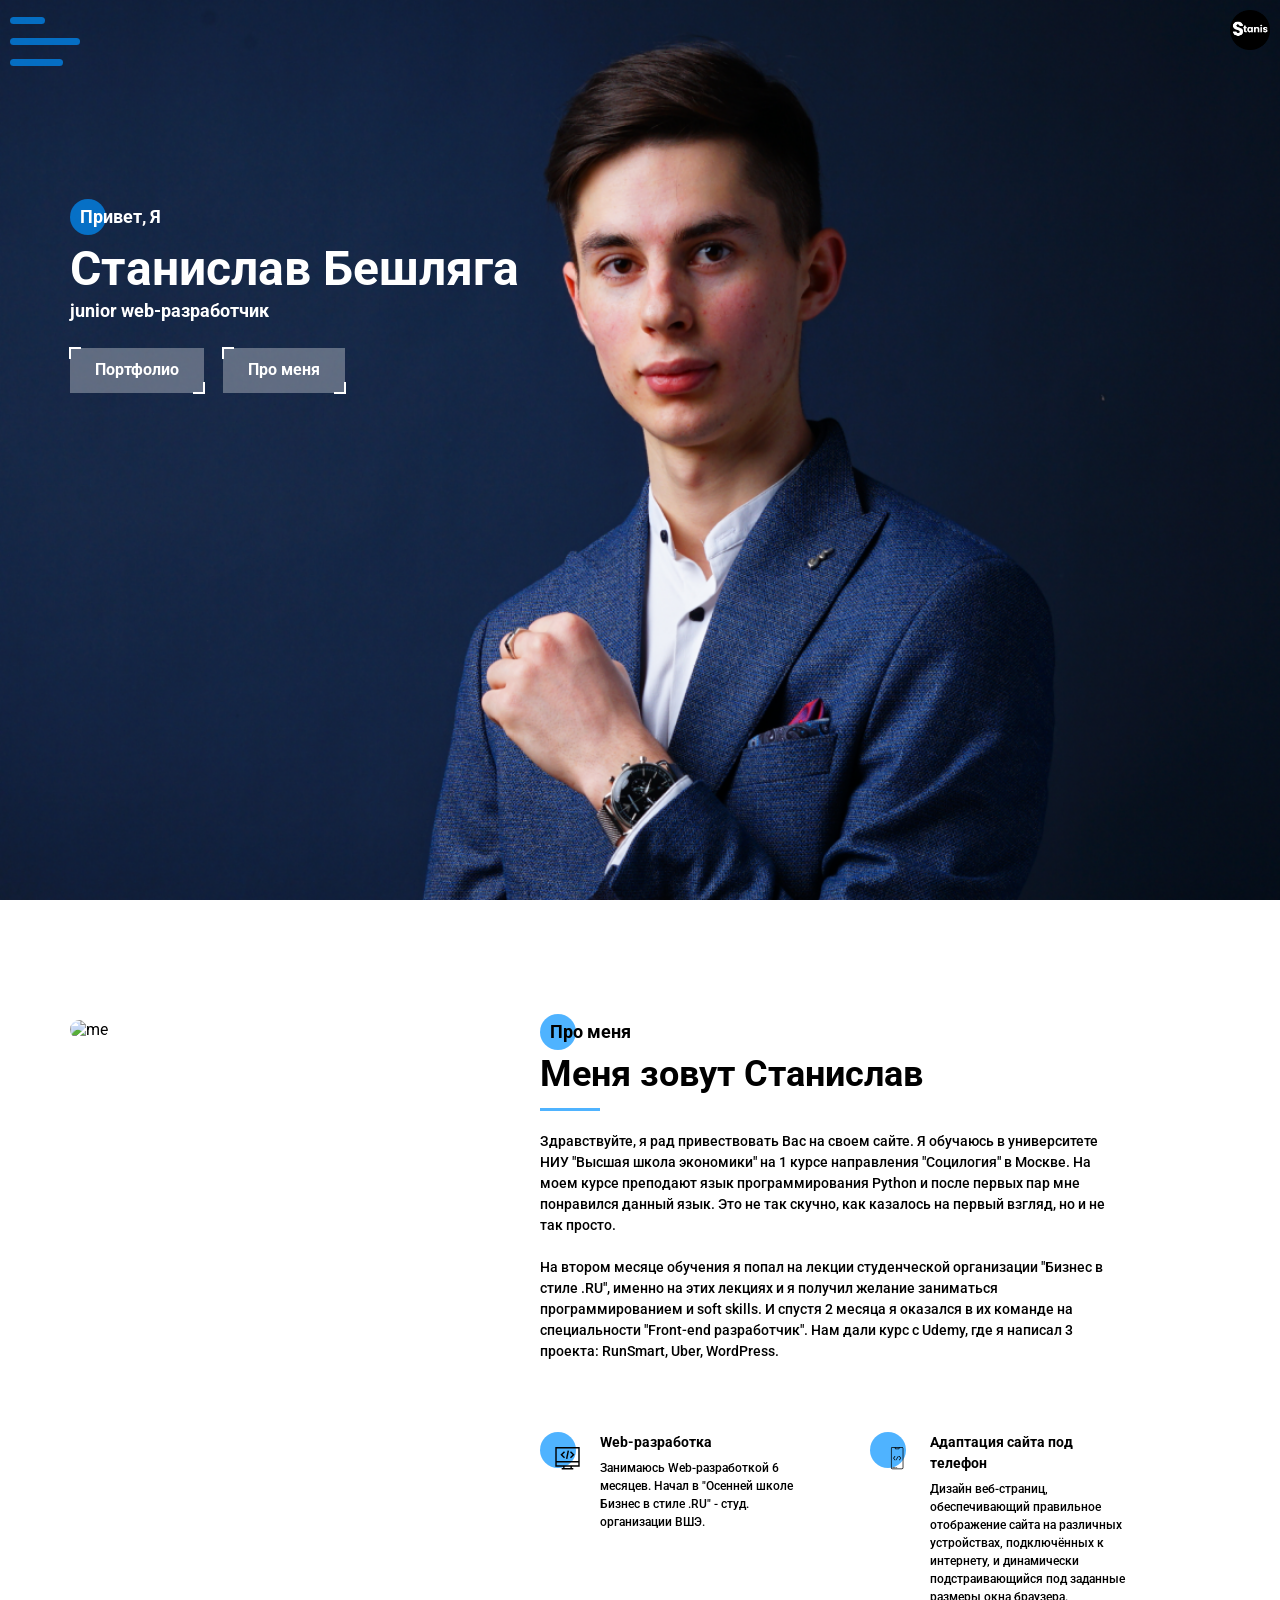
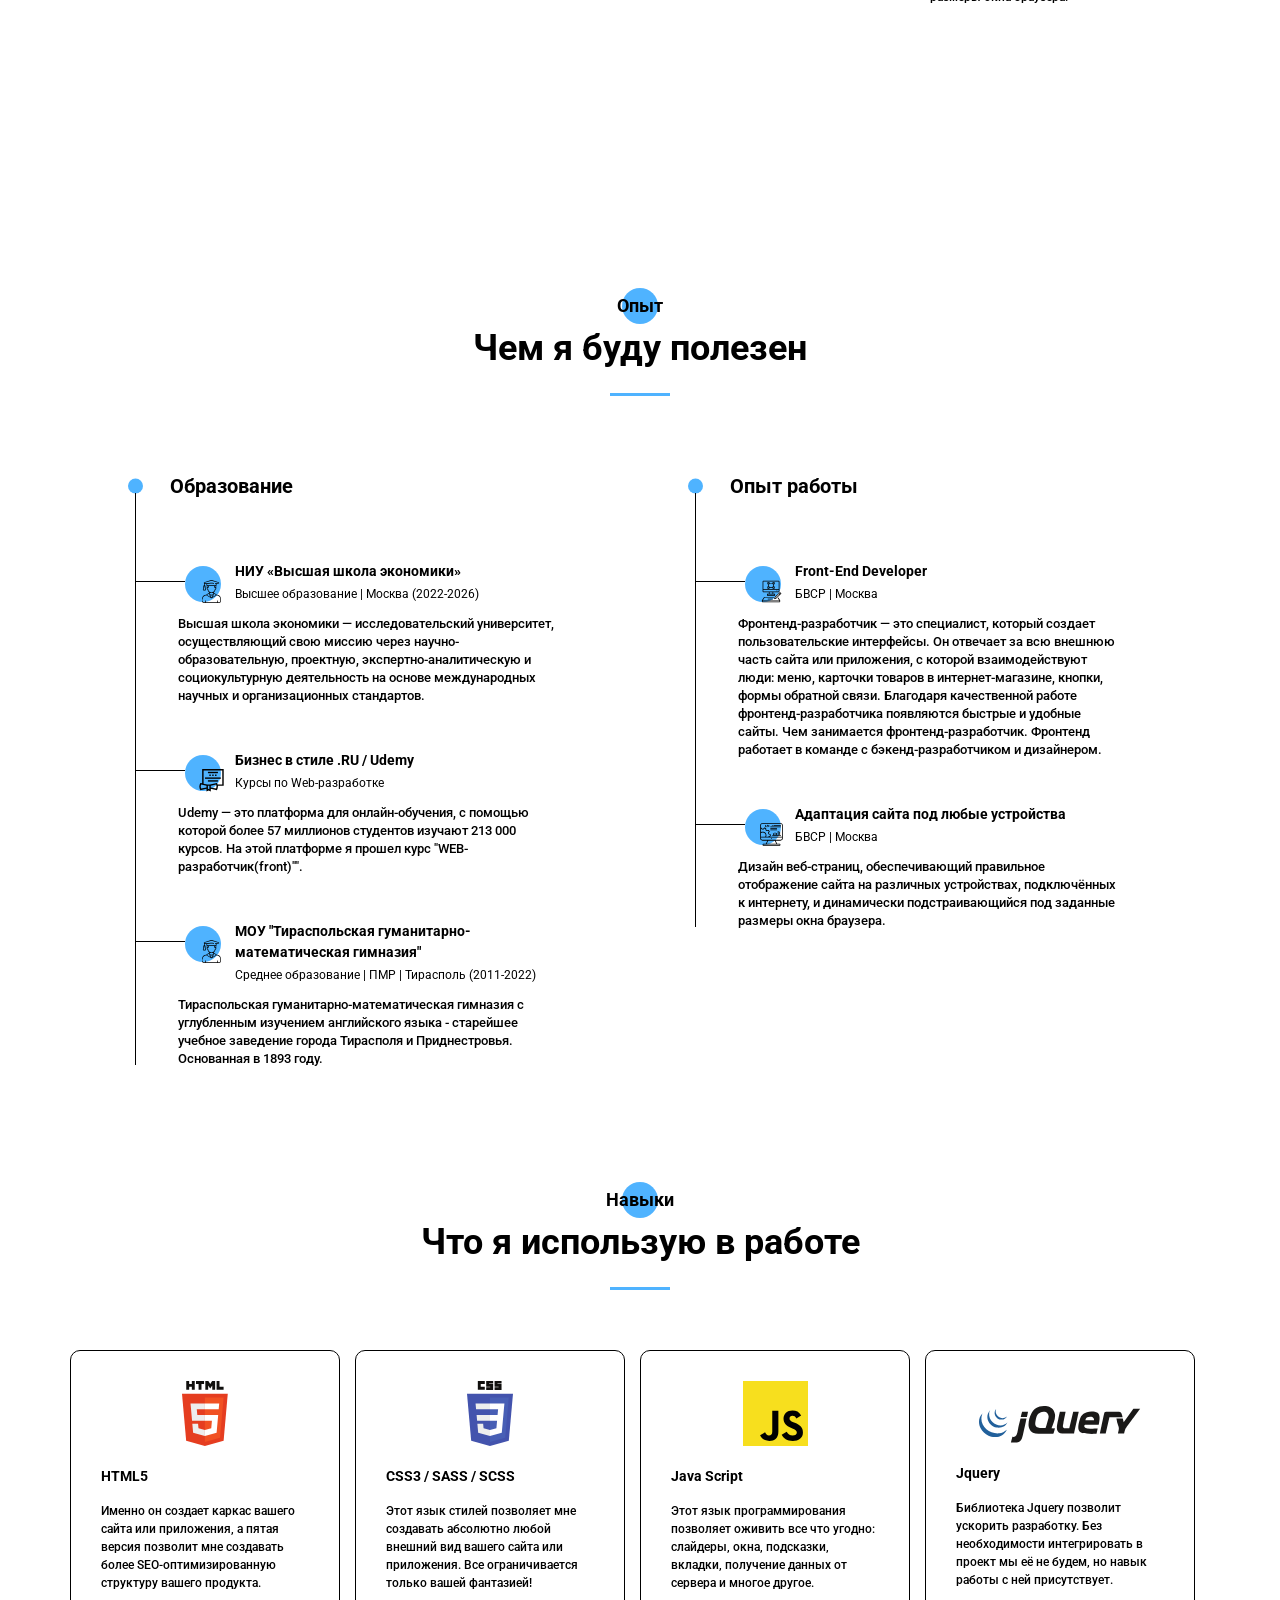
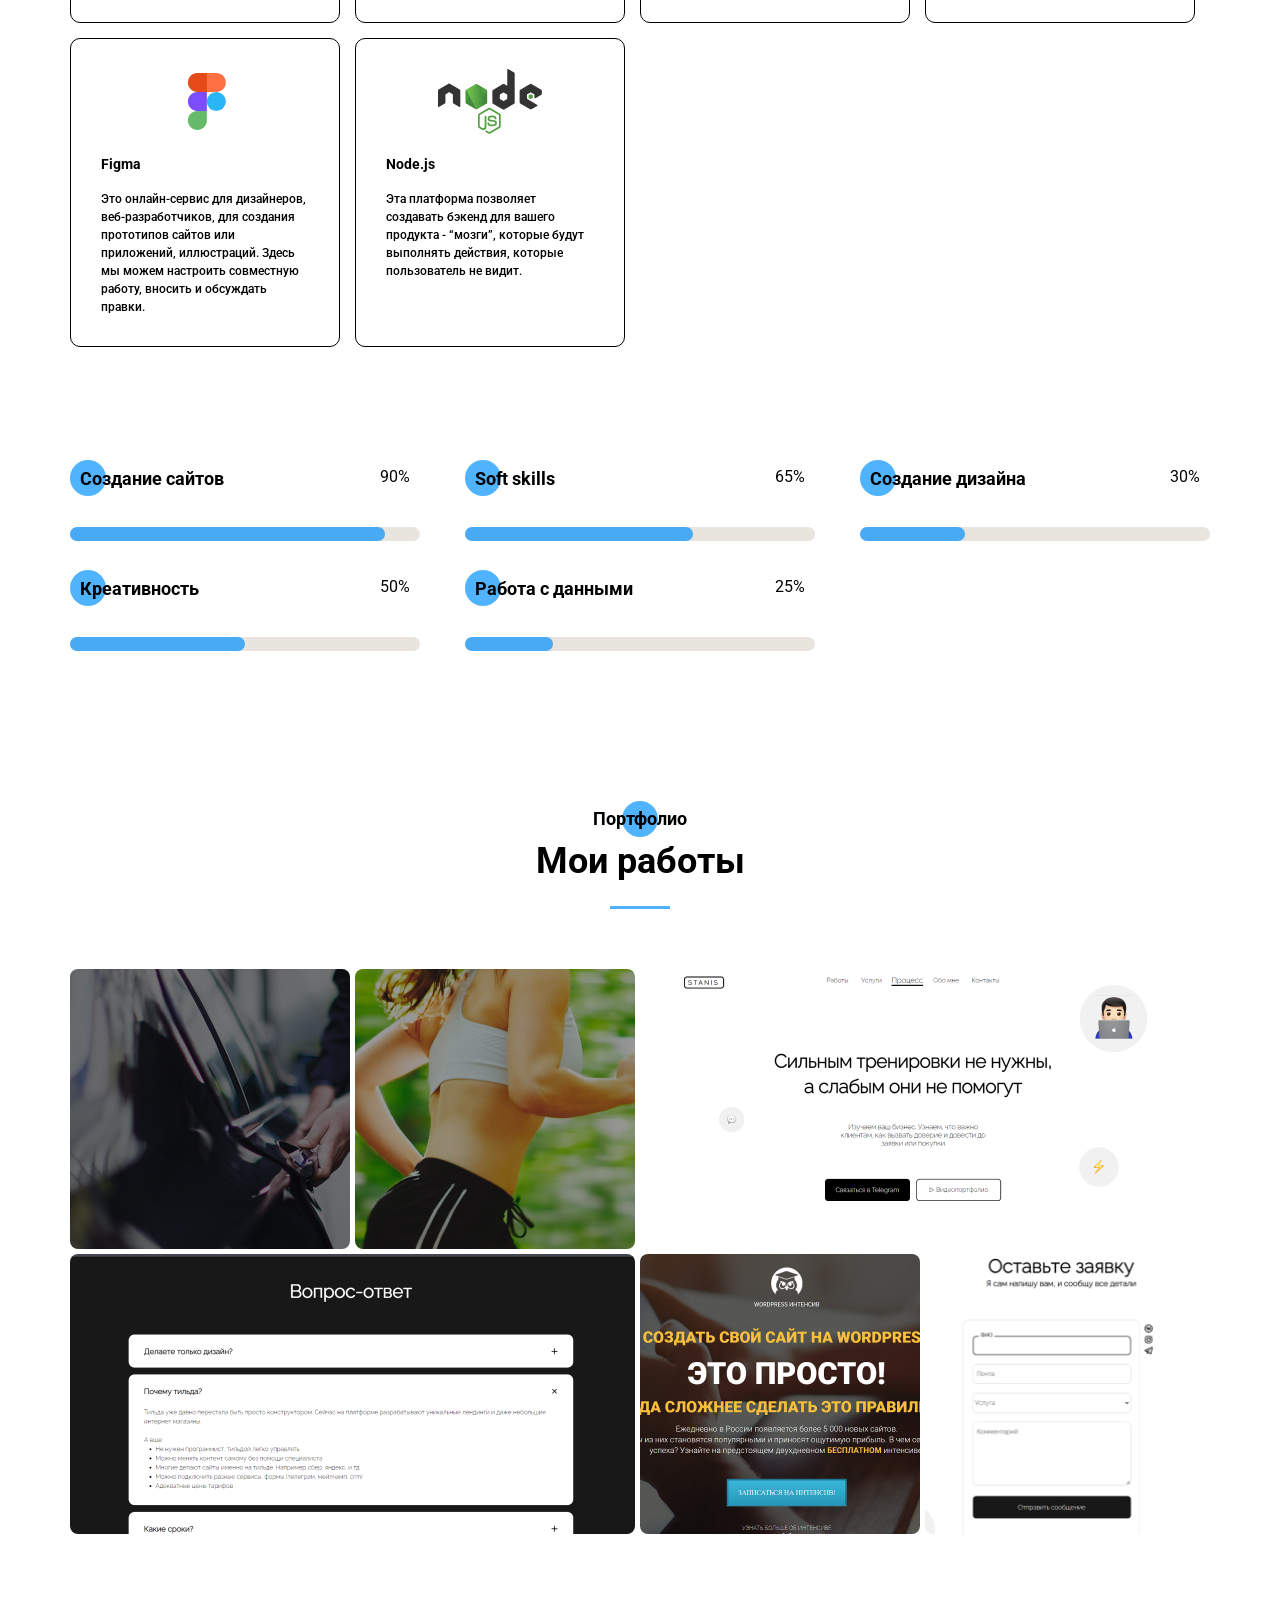
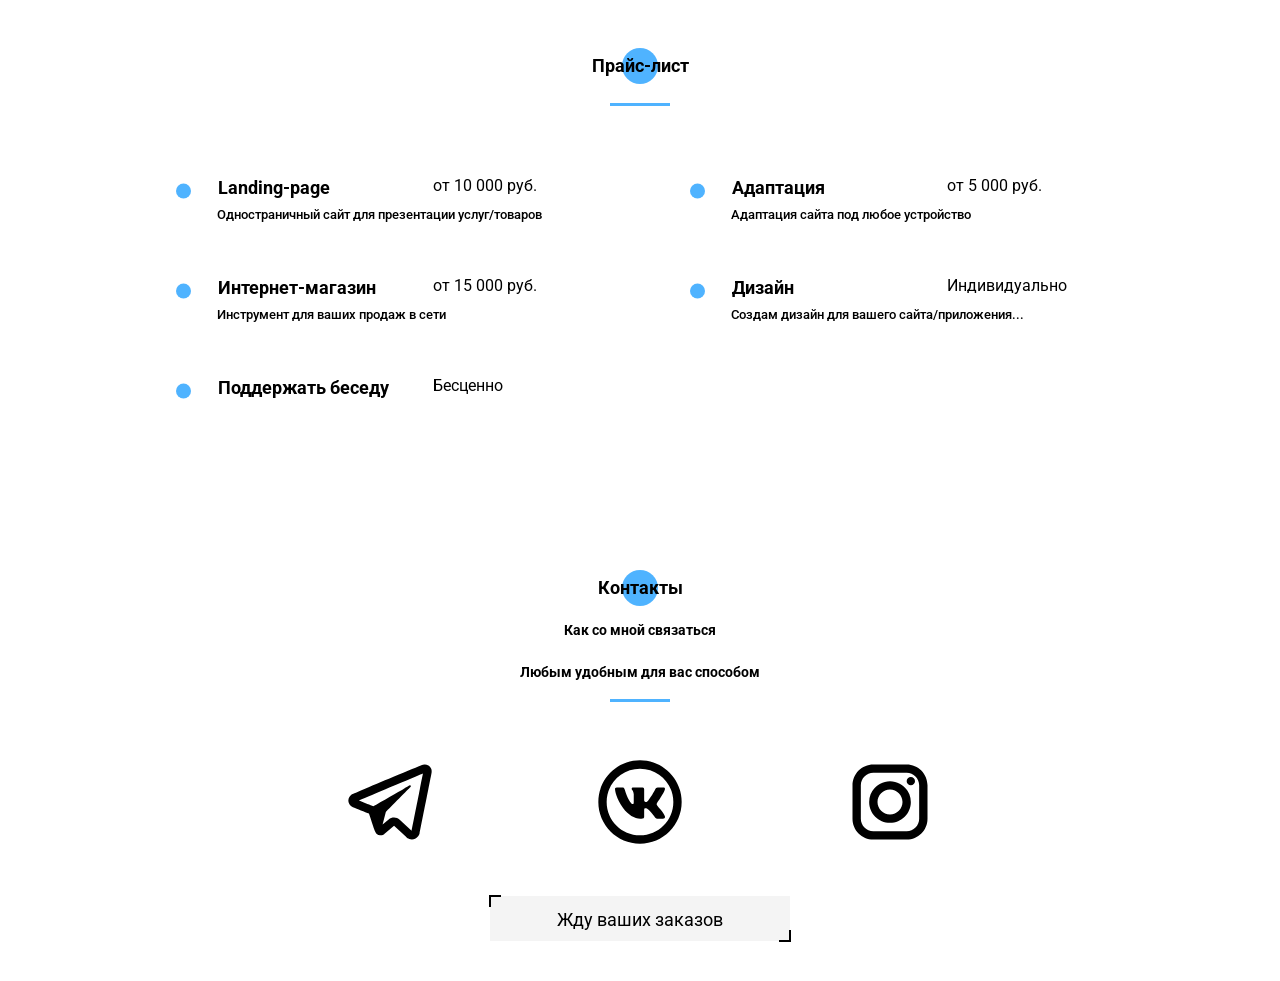
==== commit f2838625: "Update index.html" ====
--- a/index.html
+++ b/index.html
@@ -372,21 +372,21 @@
             <div class="prices__wrapper">
                 <div class="prices__item">
                     <div class="title title_fz18  prices__column-title">Landing-page</div>
+                    <div class="prices__cost">от 10 000 руб.</div>
+                    <div class="prices__descr">
+                        Одностраничный сайт для презентации услуг/товаров
+                    </div>
+                </div>
+                <div class="prices__item">
+                    <div class="title title_fz18  prices__column-title">Адаптация</div>
                     <div class="prices__cost">от 5 000 руб.</div>
                     <div class="prices__descr">
-                        Одностраничный сайт для презентации услуг/товаров
-                    </div>
-                </div>
-                <div class="prices__item">
-                    <div class="title title_fz18  prices__column-title">Адаптация</div>
-                    <div class="prices__cost">от 1 000 руб.</div>
-                    <div class="prices__descr">
                         Адаптация сайта под любое устройство
                     </div>
                 </div>
                 <div class="prices__item">
                     <div class="title title_fz18  prices__column-title">Интернет-магазин</div>
-                    <div class="prices__cost">от 10 000 руб.</div>
+                    <div class="prices__cost">от 15 000 руб.</div>
                     <div class="prices__descr">
                         Инструмент для ваших продаж в сети
                     </div>
@@ -430,4 +430,4 @@
 
     <script src="js/script.js"></script>
 </body>
-</html>+</html>
